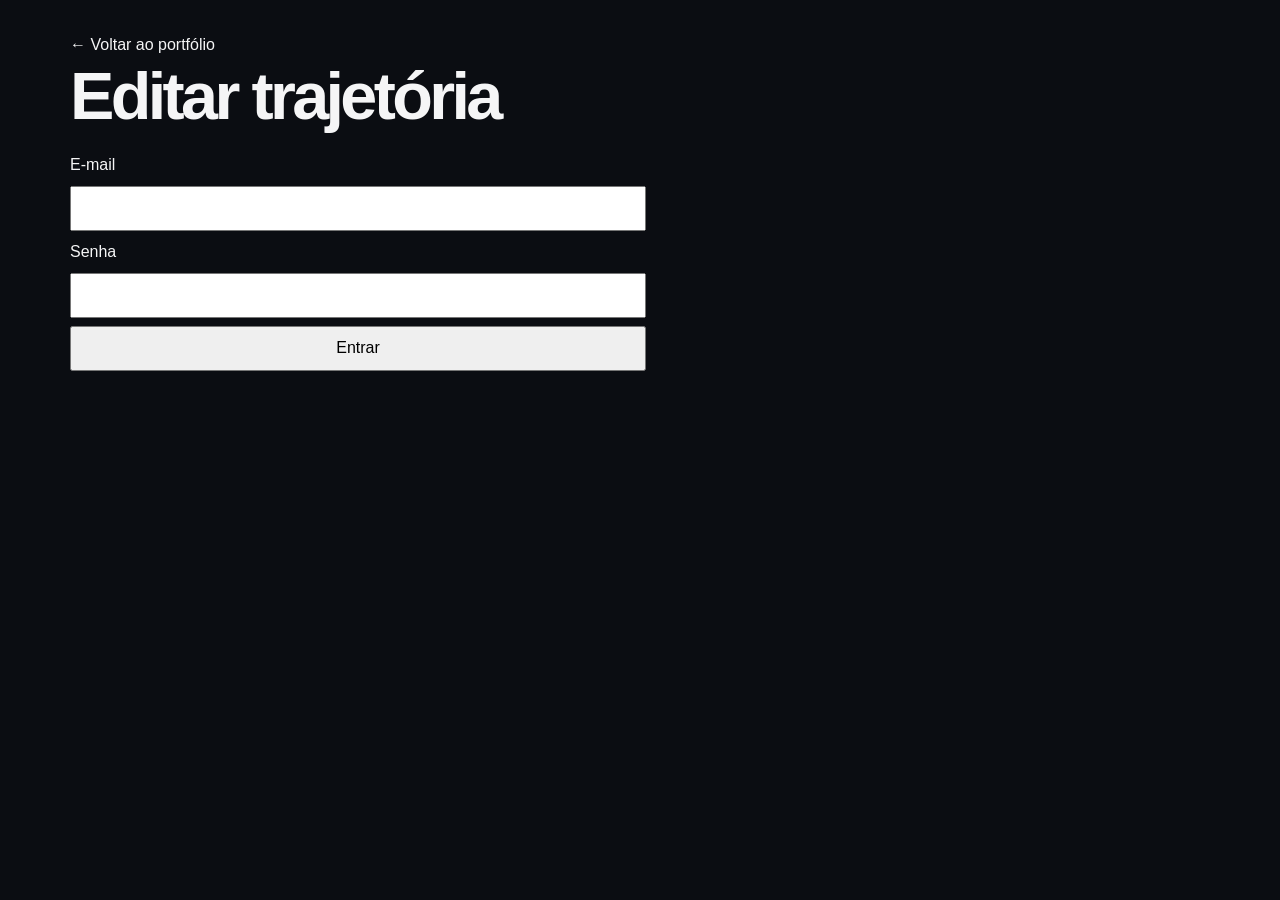
==== admin-trajetoria.html @ e6a89e6f "Adicionar painel administrativo da trajetória" ====
<!doctype html>
<html lang="pt-BR"><meta charset="utf-8"><meta name="viewport" content="width=device-width, initial-scale=1"><title>Editar trajetória | Raissa Netto</title>
<link rel="stylesheet" href="css/style.css">
<style>main{padding-block:2rem} form,label{display:grid;gap:.5rem} form{max-width:36rem;margin-block:1rem} form[hidden],section[hidden]{display:none} input,select,textarea,button{font:inherit;padding:.45rem} ul li{margin-block:.5rem} button{cursor:pointer}</style>
<script defer src="js/admin-trajetoria.js"></script>
<main class="container">
<a href="index.html#trajetoria">← Voltar ao portfólio</a>
<h1>Editar trajetória</h1>
<p id="status" role="status"></p>
<form id="login">
<label>E-mail <input name="email" type="email" autocomplete="username" required></label>
<label>Senha <input name="password" type="password" autocomplete="current-password" required></label>
<button>Entrar</button>
</form>
<section id="painel" hidden>
<button id="sair" type="button">Sair</button>
<h2>Registros</h2>
<ul id="registros"></ul>
<h2 id="modo">Novo registro</h2>
<form id="registro">
<label>Tipo <select name="tipo"><option value="formacao">Formação</option><option value="trabalho">Trabalho</option></select></label>
<label>Título <input name="titulo" required></label>
<label>Instituição ou empresa <input name="local" required></label>
<label>Início <input name="inicio" type="date" required></label>
<label>Fim (vazio se em andamento) <input name="fim" type="date"></label>
<label>Nível <input name="nivel"></label>
<label>Carga horária <input name="horas" type="number" min="1"></label>
<label>Modalidade <select name="modalidade"><option value="">Selecione</option><option>Formal (CLT)</option><option>Informal</option><option>PJ</option><option>Autônomo e Freelancer</option><option>Trabalho Temporário</option><option>Estágio</option><option>Voluntário</option></select></label>
<label>Responsabilidades (uma por linha) <textarea name="responsabilidades"></textarea></label>
<label>Publicado <input name="publicado" type="checkbox"></label>
<button>Salvar</button>
<button id="novo" type="button">Limpar formulário</button>
</form>
</section>
</main></html>
---- css/style.css ----
/* 1. Cores e configurações gerais */
:root {
    --bg: #0b0d12;
    --surface: #141820;
    --surface-2: #191e27;
    --border: #30343d;
    --text: #f5f5f6;
    --muted: #a4a9b4;
    --accent: #eca5f5;
    --accent-light: #d559ee;
    --font: 'Poppins',Arial,sans-serif;
}

* {
    margin: 0;
    padding: 0;
    box-sizing: border-box;
}

html {
    scroll-behavior: smooth;
    scroll-padding-top: 105px;
}

body {
    font-family: var(--font);
    background: var(--bg);
    color: var(--text);
    line-height: 1.65;
}

a {
    color: inherit;
    text-decoration: none;
}

img {
    display: block;
    max-width: 100%;
}

ul {
    list-style: none;
}



.container {
    width: min(1140px,90%);
    margin-inline: auto;
}

.pular {
    position: absolute;
    top: -100px;
    left: 12px;
    z-index: 20;
    background: var(--accent);
    color: #111;
    padding: 10px;
    border-radius: 8px;
}

.pular:focus {
    top: 12px;
}

/* 2. Menu: Flexbox deixa os links lado a lado */
.site-header {
    position: sticky;
    top: 0;
    z-index: 10;
    background: rgba(11,13,18,.94);
    border-bottom: 1px solid #242832;
    backdrop-filter: blur(12px);
}

.header-inner {
    min-height: 86px;
    display: flex;
    justify-content: space-between;
    align-items: center;
    gap: 26px;
}

.logo {
    font-weight: 800;
    letter-spacing: .05em;
    font-size: 1.65rem;
}

.logo span {
    color: var(--accent);
}

.menu {
    display: flex;
    justify-content: center;
    align-items: center;
    gap: 27px;
    flex-wrap: wrap;
}

.menu a,.footer-inner a {
    font-size: .86rem;
    color: #c8cbd2;
    transition: color .2s;
}

.menu a:hover,.footer-inner a:hover {
    color: var(--accent);
}

.btn {
    display: inline-flex;
    justify-content: center;
    align-items: center;
    gap: 12px;
    border: 1px solid transparent;
    border-radius: 9px;
    padding: 13px 21px;
    font: 600 .88rem var(--font);
    transition: transform .2s,background .2s,border-color .2s;
    white-space: nowrap;
}

.btn:hover {
    transform: translateY(-3px);
}

.btn-primary {
    background: var(--accent);
    color: #16110e;
}

.btn-primary:hover {
    background: var(--accent-light);
}

.btn-outline {
    border-color: #525762;
    color: var(--text);
}

.btn-outline:hover {
    border-color: var(--accent);
}

/* 3. Apresentação: Grid organiza texto e imagem */
.hero {
    min-height: 610px;
    display: grid;
    grid-template-columns: 1.15fr .85fr;
    grid-template-areas: 'intro portrait';
    gap: 54px;
    align-items: center;
    padding-block: 80px 86px;
}

.hero-content {
    grid-area: intro;
}

.hero-portrait {
    grid-area: portrait;
    min-width: 0;
    position: relative;
    display: flex;
    flex-direction: column;
    align-items: center;
    justify-content: center;
    isolation: isolate;
}

.eyebrow,.section-kicker {
    color: var(--accent);
    font-size: .76rem;
    letter-spacing: .17em;
    font-weight: 700;
    margin-bottom: 23px;
}

.eyebrow {
    display: flex;
    align-items: center;
    gap: 10px;
}

.status-dot {
    width: 8px;
    height: 8px;
    background: var(--accent);
    border-radius: 50%;
}

h1 {
    font-size: clamp(2.8rem,5.2vw,4.65rem);
    letter-spacing: -.055em;
    line-height: 1.16;
    max-width: 650px;
}

h1 span,h2 span {
    color: var(--accent);
}

.hero-subtitle {
    color: var(--muted);
    font-size: 1.02rem;
    margin-top: 25px;
    max-width: 560px;
}

.hero-subtitle strong {
    color: #e9ebed;
    font-weight: 600;
}

.hero-actions,.hero-tags {
    display: flex;
    align-items: center;
    gap: 14px;
    flex-wrap: wrap;
}

.hero-actions {
    margin-top: 33px;
}

.hero-tags {
    margin-top: 45px;
    gap: 10px;
}

.hero-tags span {
    font-size: .73rem;
    color: #c1c5cb;
    border: 1px solid var(--border);
    padding: 8px 13px;
    border-radius: 100px;
}

.portrait-glow {
    position: absolute;
    inset: 12%;
    background: radial-gradient(circle,rgba(228, 109, 13, 0.34),transparent 72%);
    filter: blur(18px);
    z-index: -1;
}


/* Foto de perfil: corte circular sem deformar a imagem. */
.hero-portrait img {
    width: min(440px,100%);
    aspect-ratio: 1;
    height: auto;
    object-fit: cover;
    object-position: center 35%;
    border-radius: 50%;
    border: 2px solid var(--accent);
    box-shadow: 0 1px 30px rgba(252, 191, 226, 0.582);
}

.portrait-caption {
    font-size: .7rem;
    letter-spacing: .18em;
    color: #b2b3b8;
}

.portrait-caption span {
    color: var(--accent);
}

/* 4. Seções e Sobre mim */
.section {
    padding-block: 95px;
    scroll-margin-top: 94px;
}

.section-kicker {
    margin-bottom: 16px;
}

h2 {
    font-size: clamp(2rem,3.7vw,3rem);
    letter-spacing: -.045em;
    line-height: 1.22;
}

h3 {
    font-size: 1.14rem;
    line-height: 1.35;
}

.section-heading {
    display: flex;
    justify-content: space-between;
    align-items: end;
    gap: 24px;
    margin-bottom: 34px;
}

.section-heading p {
    max-width: 370px;
    color: var(--muted);
    font-size: .9rem;
}

.about-section {
    background: #11151c;
    border-block: 1px solid #20242d;
}

.about-layout {
    display: grid;
    grid-template-columns: 1fr 1.1fr;
    gap: 72px;
    align-items: start;
}

.about-copy p {
    color: var(--muted);
    margin-bottom: 16px;
}

.text-link {
    display: inline-flex;
    gap: 12px;
    color: var(--accent);
    font-weight: 600;
    margin-top: 12px;
}

/* 5. Habilidades: cards em colunas com Grid */
.skills-grid {
    display: grid;
    grid-template-columns: repeat(3,minmax(0,1fr));
    gap: 18px;
}

.skill-card {
    background: var(--surface);
    border: 1px solid var(--border);
    border-radius: 15px;
    padding: 29px;
    transition: border-color .2s,transform .2s;
}

.skill-card:hover,.project-card:hover {
    border-color: var(--accent);
    transform: translateY(-4px);
}

.skill-icon {
    display: inline-flex;
    justify-content: center;
    align-items: center;
    width: 52px;
    height: 52px;
    border-radius: 11px;
    background: #392819;
    color: var(--accent);
    font-size: 1.25rem;
    font-weight: 800;
    margin-bottom: 22px;
}

.skill-card p {
    color: var(--muted);
    font-size: .86rem;
    margin-top: 10px;
}

/* 6. Projetos: Grid na galeria e Flexbox dentro dos cards */
.projects-section {
    background: #10131a;
}

.projects-grid {
    display: grid;
    grid-template-columns: repeat(2,minmax(0,1fr));
    gap: 25px;
}

.project-card {
    display: flex;
    flex-direction: column;
    min-width: 0;
    overflow: hidden;
    background: var(--surface);
    border: 1px solid var(--border);
    border-radius: 17px;
    transition: border-color .2s,transform .2s;
}

.project-card img {
    width: 100%;
    aspect-ratio: 16/9;
    object-fit: cover;
}

.project-body {
    display: flex;
    flex-direction: column;
    align-items: flex-start;
    flex: 1;
    gap: 11px;
    padding: 26px;
}

.project-category {
    font-size: .69rem;
    color: var(--accent);
    letter-spacing: .11em;
    font-weight: 700;
}

.project-body>p:not(.project-category) {
    color: var(--muted);
    font-size: .89rem;
    line-height: 1.7;
}

.project-link {
    display: inline-flex;
    align-items: center;
    gap: 12px;
    color: var(--accent);
    font-size: .87rem;
    font-weight: 600;
    margin-top: auto;
    padding-top: 14px;
}

.project-link:hover {
    text-decoration: underline;
    text-underline-offset: 5px;
}

/* 7. Formação e experiência */
.journey-grid {
    display: grid;
    grid-template-columns: repeat(3,minmax(0,1fr));
    gap: 20px;
}

.journey-card {
    background: var(--surface);
    border-left: 3px solid var(--accent);
    border-radius: 0 12px 12px 0;
    padding: 29px;
}

.journey-label {
    color: var(--accent);
    font-size: .7rem;
    letter-spacing: .1em;
    font-weight: 700;
}

.journey-card h3 {
    margin: 17px 0 12px;
}

.journey-card p {
    color: var(--muted);
    font-size: .87rem;
}

.journey-card .journey-note {
    color: #d2aa89;
    font-size: .78rem;
    margin-top: 20px;
}

/* 8. Contato e rodapé: Flexbox nos links */
.contact-section {
    text-align: center;
    background: radial-gradient(ellipse at center top,#251d1a,#0d1016 65%);
    border-top: 1px solid #25252b;
}

.contact-content>p:not(.section-kicker) {
    max-width: 580px;
    color: var(--muted);
    margin: 20px auto 0;
}

.contact-links {
    display: flex;
    justify-content: center;
    align-items: center;
    gap: 14px;
    flex-wrap: wrap;
    margin-top: 34px;
}

.contact-content .contact-hint {
    font-size: .75rem;
    color: #ba9b83;
    margin-top: 30px;
}

.site-footer {
    border-top: 1px solid var(--border);
    padding-block: 27px;
}

.footer-inner {
    display: flex;
    justify-content: space-between;
    align-items: center;
    gap: 24px;
}

.footer-inner p {
    color: var(--muted);
    font-size: .8rem;
}

.footer-inner nav {
    display: flex;
    gap: 22px;
    align-items: center;
}

/* 9. Adaptação para tablets */
@media(max-width:980px) {
    .header-inner {
        flex-direction: column;
        padding-block: 20px;
    }
    .header-cta {
        display: none;
    }
    .hero {
        grid-template-columns: 1fr 1fr;
        gap: 24px;
        min-height: 520px;
    }
    .skills-grid {
        grid-template-columns: repeat(2,minmax(0,1fr));
    }
    .journey-grid {
        grid-template-columns: repeat(2,minmax(0,1fr));
    }
    .about-layout {
        gap: 36px;
    }
}

/* 10. Adaptação para celulares */
@media(max-width:680px) {
    html {
        scroll-padding-top: 140px;
    }
    .container {
        width: min(100% - 36px,1140px);
    }
    .header-inner {
        gap: 10px;
    }
    .menu {
        gap: 10px 17px;
    }
    .menu a {
        font-size: .78rem;
    }
    .hero {
        grid-template-columns: 1fr;
        grid-template-areas: 'portrait' 'intro';
        padding-block: 32px 67px;
        gap: 26px;
        text-align: center;
    }
    .hero-portrait img {
        max-width: 300px;
    }
    .hero-content .eyebrow,.hero-actions,.hero-tags {
        justify-content: center;
    }
    .hero-subtitle {
        margin-inline: auto;
    }
    .hero-tags {
        margin-top: 25px;
    }
    .section {
        padding-block: 66px;
    }
    .about-layout {
        grid-template-columns: 1fr;
        gap: 25px;
    }
    .section-heading {
        flex-direction: column;
        align-items: start;
    }
    .skills-grid,.projects-grid,.journey-grid {
        grid-template-columns: 1fr;
    }
    .footer-inner {
        flex-direction: column;
        text-align: center;
    }
    .footer-inner nav {
        flex-wrap: wrap;
        justify-content: center;
    }
    .hero-actions .btn {
        flex: 1;
    }
    .portrait-caption {
        font-size: .55rem;
    }
}

@media(max-width:380px) {
    .menu {
        gap: 7px 11px;
    }
    .menu a {
        font-size: .72rem;
    }
    .hero-actions {
        flex-direction: column;
    }
    .hero-actions .btn {
        width: 100%;
    }
    .contact-links {
        flex-direction: column;
    }
    .contact-links .btn {
        width: 100%;
    }
    .skill-card,.journey-card {
        padding: 22px;
    }
}

/* 11. Reduz animações quando o usuário prefere */
@media(prefers-reduced-motion:reduce) {
    html {
        scroll-behavior: auto;
    }
    *,*::before,*::after {
        animation-duration: .01ms!important;
        transition-duration: .01ms!important;
    }
}
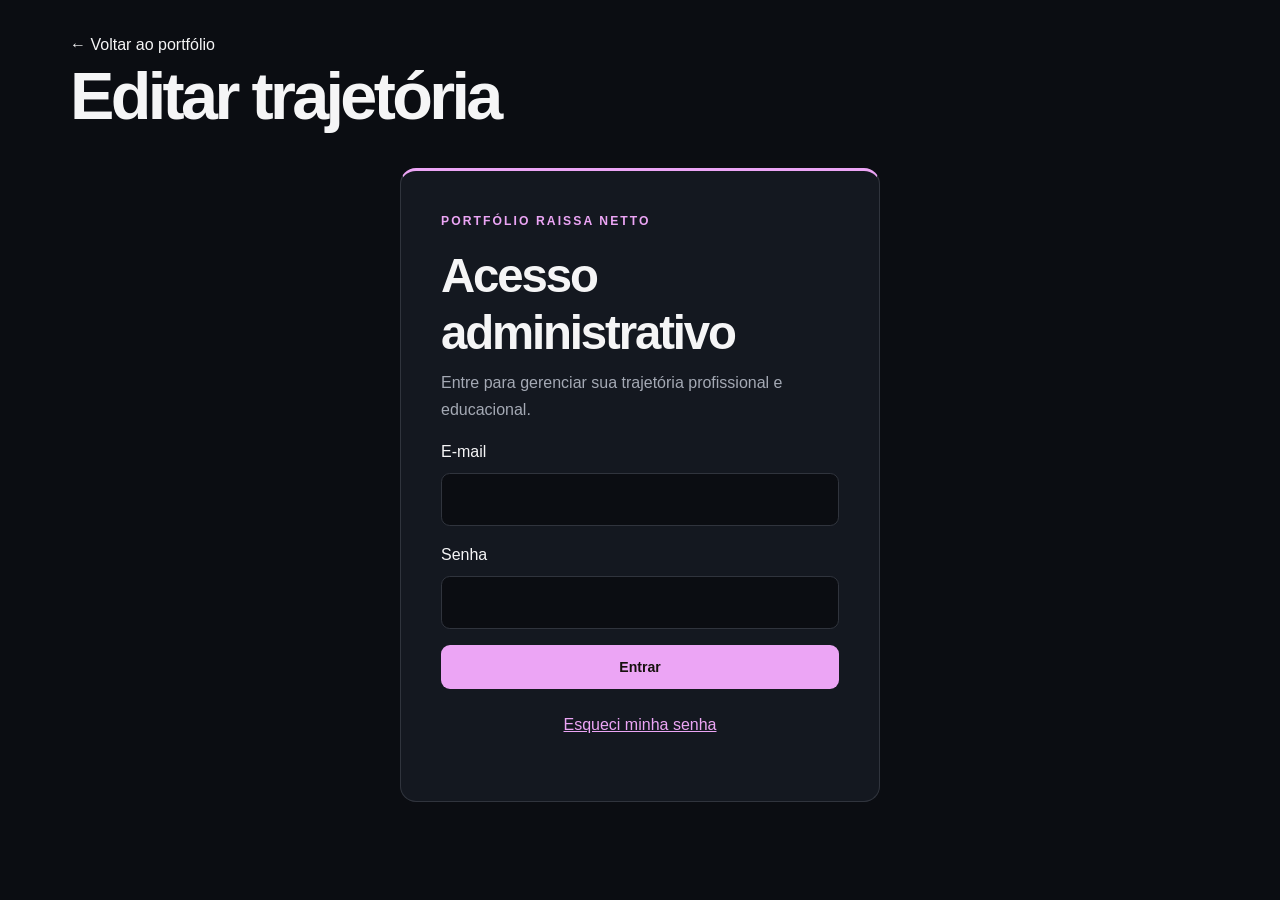
==== commit d084c848: "Melhorar acesso administrativo e recuperação de senha" ====
--- a/admin-trajetoria.html
+++ b/admin-trajetoria.html
@@ -1,17 +1,28 @@
 <!doctype html>
 <html lang="pt-BR"><meta charset="utf-8"><meta name="viewport" content="width=device-width, initial-scale=1"><title>Editar trajetória | Raissa Netto</title>
 <link rel="stylesheet" href="css/style.css">
-<style>main{padding-block:2rem} form,label{display:grid;gap:.5rem} form{max-width:36rem;margin-block:1rem} form[hidden],section[hidden]{display:none} input,select,textarea,button{font:inherit;padding:.45rem} ul li{margin-block:.5rem} button{cursor:pointer}</style>
+<style>main{padding-block:2rem} form,label{display:grid;gap:.5rem} form{max-width:36rem;margin-block:1rem} form[hidden],section[hidden]{display:none} input,select,textarea,button{font:inherit;padding:.45rem} ul li{margin-block:.5rem} button{cursor:pointer} .acesso{max-width:30rem;margin:2rem auto;padding:clamp(1.25rem,5vw,2.5rem);background:var(--surface);border:1px solid var(--border);border-top:3px solid var(--accent);border-radius:1rem} .acesso[hidden]{display:none} .acesso-intro{color:var(--muted);margin-block:.5rem 1rem} .acesso input{width:100%;padding:.75rem;border:1px solid var(--border);border-radius:.55rem;background:var(--bg);color:var(--text)} .acesso input:focus-visible,.acesso button:focus-visible{outline:2px solid var(--accent);outline-offset:2px} .acesso form{gap:1rem} .recuperar{background:none;border:0;color:var(--accent);text-decoration:underline} #status{max-width:30rem;margin:1rem auto}</style>
 <script defer src="js/admin-trajetoria.js"></script>
 <main class="container">
 <a href="index.html#trajetoria">← Voltar ao portfólio</a>
 <h1>Editar trajetória</h1>
 <p id="status" role="status"></p>
+<div class="acesso" id="acesso">
+<p class="section-kicker">PORTFÓLIO RAISSA NETTO</p>
+<h2>Acesso administrativo</h2>
+<p class="acesso-intro">Entre para gerenciar sua trajetória profissional e educacional.</p>
 <form id="login">
 <label>E-mail <input name="email" type="email" autocomplete="username" required></label>
 <label>Senha <input name="password" type="password" autocomplete="current-password" required></label>
-<button>Entrar</button>
+<button class="btn btn-primary">Entrar</button>
+<button class="recuperar" id="recuperar" type="button">Esqueci minha senha</button>
 </form>
+<form id="redefinir" hidden>
+<label>Nova senha <input name="senha" type="password" minlength="8" autocomplete="new-password" required></label>
+<label>Confirme a nova senha <input name="confirmacao" type="password" minlength="8" autocomplete="new-password" required></label>
+<button class="btn btn-primary">Salvar nova senha</button>
+</form>
+</div>
 <section id="painel" hidden>
 <button id="sair" type="button">Sair</button>
 <h2>Registros</h2>
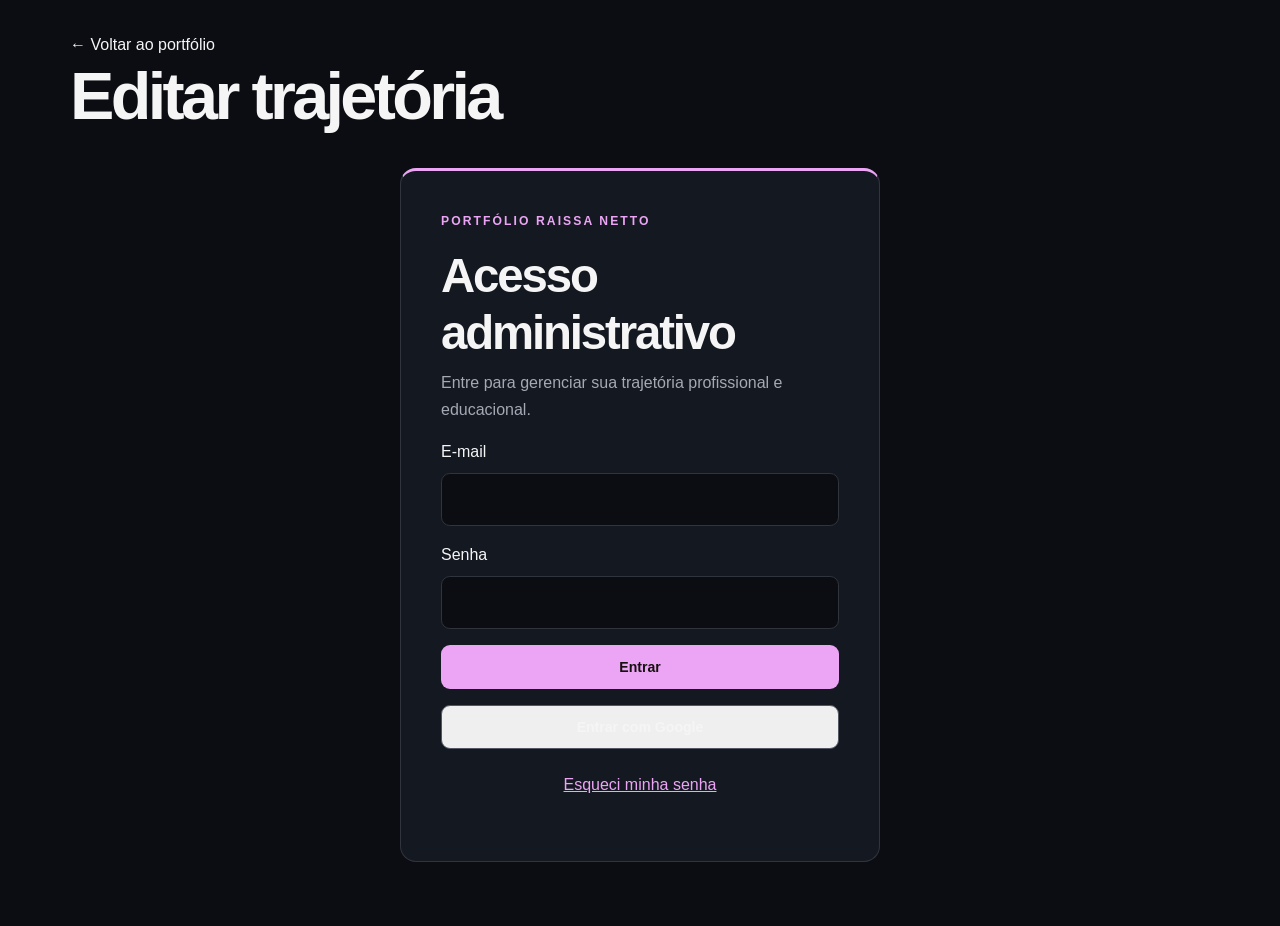
==== commit 80c506cd: "Adicionar login com Google ao painel da trajetória" ====
--- a/admin-trajetoria.html
+++ b/admin-trajetoria.html
@@ -15,6 +15,7 @@
 <label>E-mail <input name="email" type="email" autocomplete="username" required></label>
 <label>Senha <input name="password" type="password" autocomplete="current-password" required></label>
 <button class="btn btn-primary">Entrar</button>
+<button class="btn btn-outline" id="entrar-google" type="button">Entrar com Google</button>
 <button class="recuperar" id="recuperar" type="button">Esqueci minha senha</button>
 </form>
 <form id="redefinir" hidden>
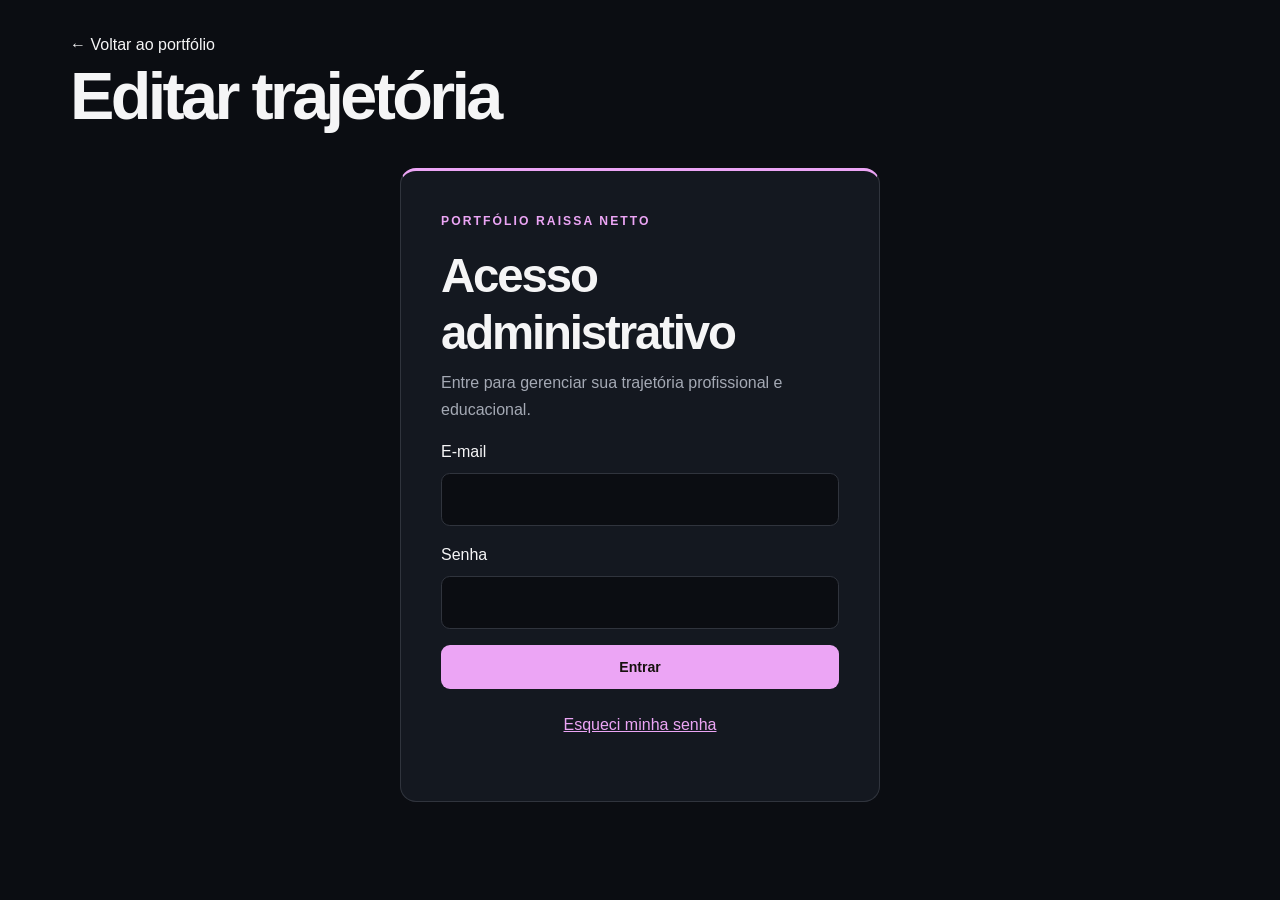
==== commit c0df9b93: "Organizar editor da trajetória por categoria" ====
--- a/admin-trajetoria.html
+++ b/admin-trajetoria.html
@@ -1,7 +1,19 @@
 <!doctype html>
 <html lang="pt-BR"><meta charset="utf-8"><meta name="viewport" content="width=device-width, initial-scale=1"><title>Editar trajetória | Raissa Netto</title>
 <link rel="stylesheet" href="css/style.css">
-<style>main{padding-block:2rem} form,label{display:grid;gap:.5rem} form{max-width:36rem;margin-block:1rem} form[hidden],section[hidden]{display:none} input,select,textarea,button{font:inherit;padding:.45rem} ul li{margin-block:.5rem} button{cursor:pointer} .acesso{max-width:30rem;margin:2rem auto;padding:clamp(1.25rem,5vw,2.5rem);background:var(--surface);border:1px solid var(--border);border-top:3px solid var(--accent);border-radius:1rem} .acesso[hidden]{display:none} .acesso-intro{color:var(--muted);margin-block:.5rem 1rem} .acesso input{width:100%;padding:.75rem;border:1px solid var(--border);border-radius:.55rem;background:var(--bg);color:var(--text)} .acesso input:focus-visible,.acesso button:focus-visible{outline:2px solid var(--accent);outline-offset:2px} .acesso form{gap:1rem} .recuperar{background:none;border:0;color:var(--accent);text-decoration:underline} #status{max-width:30rem;margin:1rem auto}</style>
+<style>main{padding-block:2rem} form,label{display:grid;gap:.5rem} form{max-width:36rem;margin-block:1rem} form[hidden],section[hidden]{display:none} input,select,textarea,button{font:inherit;padding:.45rem} ul li{margin-block:.5rem} button{cursor:pointer} .acesso{max-width:30rem;margin:2rem auto;padding:clamp(1.25rem,5vw,2.5rem);background:var(--surface);border:1px solid var(--border);border-top:3px solid var(--accent);border-radius:1rem} .acesso[hidden]{display:none} .acesso-intro{color:var(--muted);margin-block:.5rem 1rem} .acesso input{width:100%;padding:.75rem;border:1px solid var(--border);border-radius:.55rem;background:var(--bg);color:var(--text)} .acesso input:focus-visible,.acesso button:focus-visible{outline:2px solid var(--accent);outline-offset:2px} .acesso form{gap:1rem} .recuperar{background:none;border:0;color:var(--accent);text-decoration:underline} #status{max-width:30rem;margin:1rem auto}
+.categorias{display:grid;grid-template-columns:repeat(2,minmax(0,1fr));gap:1rem;margin-block:1.25rem}
+.categorias article,.editor{background:var(--surface);border:1px solid var(--border);border-radius:1rem;padding:clamp(1rem,3vw,2rem)}
+.categorias li{padding:.75rem 0;border-top:1px solid var(--border);overflow-wrap:anywhere}
+.categorias button{margin:.25rem;color:var(--text);background:var(--bg);border:1px solid var(--border);border-radius:.5rem}
+.editor form{max-width:none;grid-template-columns:repeat(2,minmax(0,1fr));gap:1rem}
+.editor input:not([type=checkbox]),.editor select,.editor textarea{width:100%;min-width:0;background:var(--bg);color:var(--text);border:1px solid var(--border);border-radius:.55rem;padding:.75rem;color-scheme:dark}
+.editor .publicado{display:flex;align-items:center;gap:.6rem;grid-column:1/-1}
+.editor [hidden]{display:none}
+.editor small{color:var(--muted)}
+#painel .btn-outline{background:transparent}
+@media(max-width:720px){.categorias,.editor form{grid-template-columns:1fr}}
+</style>
 <script defer src="js/admin-trajetoria.js"></script>
 <main class="container">
 <a href="index.html#trajetoria">← Voltar ao portfólio</a>
@@ -15,7 +27,6 @@
 <label>E-mail <input name="email" type="email" autocomplete="username" required></label>
 <label>Senha <input name="password" type="password" autocomplete="current-password" required></label>
 <button class="btn btn-primary">Entrar</button>
-<button class="btn btn-outline" id="entrar-google" type="button">Entrar com Google</button>
 <button class="recuperar" id="recuperar" type="button">Esqueci minha senha</button>
 </form>
 <form id="redefinir" hidden>
@@ -25,23 +36,27 @@
 </form>
 </div>
 <section id="painel" hidden>
-<button id="sair" type="button">Sair</button>
-<h2>Registros</h2>
-<ul id="registros"></ul>
+<button class="btn btn-outline" id="sair" type="button">Sair</button>
+<div class="categorias">
+  <article><h2>Experiência educacional</h2><ul id="formacao"></ul></article>
+  <article><h2>Experiência profissional</h2><ul id="trabalho"></ul></article>
+</div>
+<div class="editor">
 <h2 id="modo">Novo registro</h2>
 <form id="registro">
 <label>Tipo <select name="tipo"><option value="formacao">Formação</option><option value="trabalho">Trabalho</option></select></label>
-<label>Título <input name="titulo" required></label>
-<label>Instituição ou empresa <input name="local" required></label>
+<label><span id="rotulo-titulo">Nome do curso</span> <input name="titulo" required></label>
+<label><span id="rotulo-local">Nome da instituição</span> <input name="local" required></label>
 <label>Início <input name="inicio" type="date" required></label>
 <label>Fim (vazio se em andamento) <input name="fim" type="date"></label>
-<label>Nível <input name="nivel"></label>
-<label>Carga horária <input name="horas" type="number" min="1"></label>
-<label>Modalidade <select name="modalidade"><option value="">Selecione</option><option>Formal (CLT)</option><option>Informal</option><option>PJ</option><option>Autônomo e Freelancer</option><option>Trabalho Temporário</option><option>Estágio</option><option>Voluntário</option></select></label>
-<label>Responsabilidades (uma por linha) <textarea name="responsabilidades"></textarea></label>
-<label>Publicado <input name="publicado" type="checkbox"></label>
-<button>Salvar</button>
-<button id="novo" type="button">Limpar formulário</button>
+<label data-tipo="formacao">Nível de ensino <input name="nivel"></label>
+<label data-tipo="formacao">Carga horária (h) <input name="horas" type="number" min="1"><small id="duracao" aria-live="polite"></small></label>
+<label data-tipo="trabalho" hidden>Classificação do trabalho <select name="modalidade"><option value="">Selecione</option><option>Formal (CLT)</option><option>Informal</option><option>PJ</option><option>Autônomo e Freelancer</option><option>Trabalho Temporário</option><option>Estágio</option><option>Voluntário</option></select></label>
+<label data-tipo="trabalho" hidden>Responsabilidades (uma por linha) <textarea name="responsabilidades"></textarea></label>
+<label class="publicado">Publicado <input name="publicado" type="checkbox"></label>
+<button class="btn btn-primary">Salvar</button>
+<button class="btn btn-outline" id="novo" type="button">Limpar formulário</button>
 </form>
+</div>
 </section>
 </main></html>
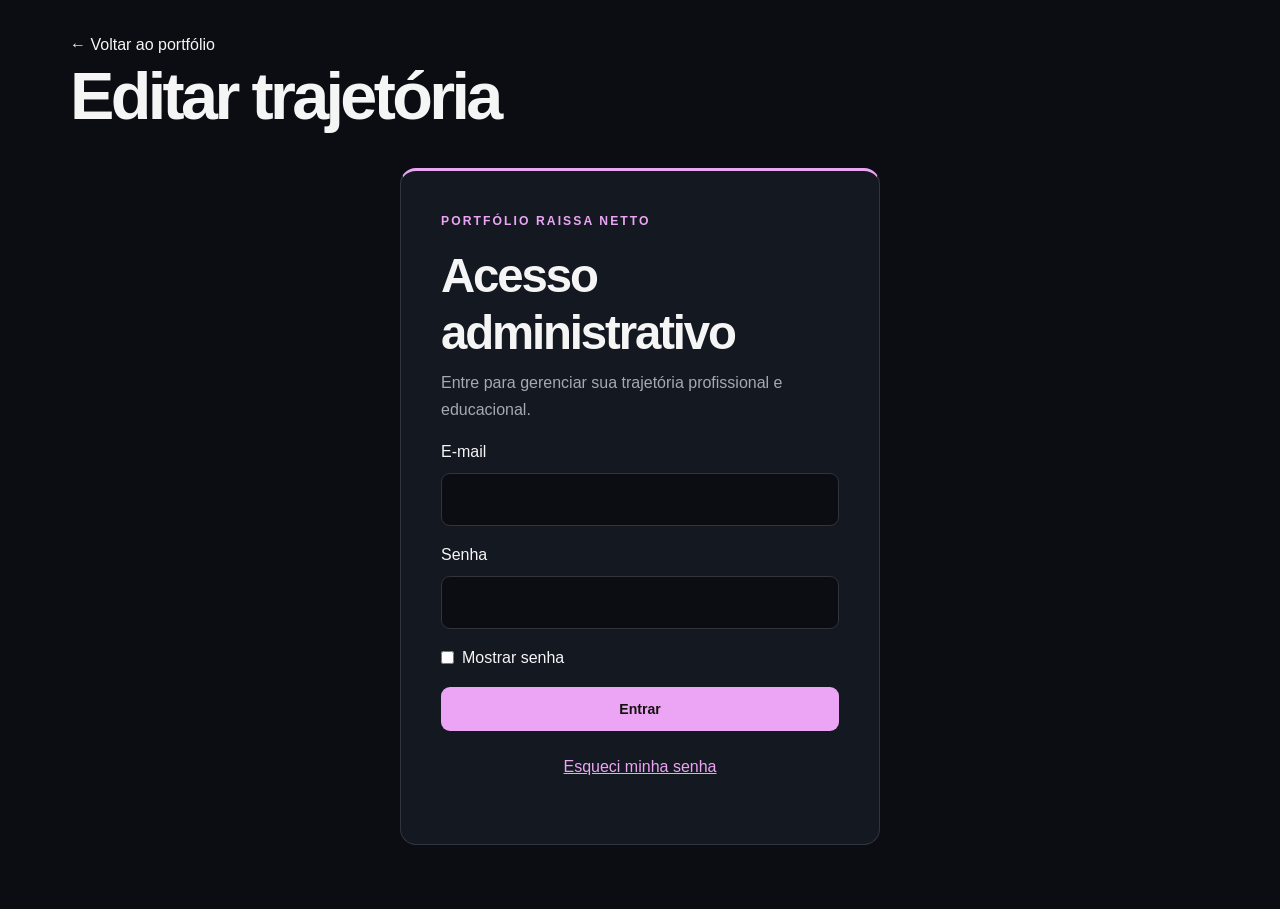
==== commit 939cc890: "Adicionar opção de mostrar senha no login" ====
--- a/admin-trajetoria.html
+++ b/admin-trajetoria.html
@@ -13,6 +13,7 @@
 .editor small{color:var(--muted)}
 #painel .btn-outline{background:transparent}
 @media(max-width:720px){.categorias,.editor form{grid-template-columns:1fr}}
+.acesso .mostrar-senha{display:flex;align-items:center;gap:.5rem}.acesso .mostrar-senha input{width:auto;accent-color:var(--accent)}
 </style>
 <script defer src="js/admin-trajetoria.js"></script>
 <main class="container">
@@ -23,9 +24,10 @@
 <p class="section-kicker">PORTFÓLIO RAISSA NETTO</p>
 <h2>Acesso administrativo</h2>
 <p class="acesso-intro">Entre para gerenciar sua trajetória profissional e educacional.</p>
-<form id="login">
+<form id="login" onreset="this.elements.namedItem('password').type = 'password'">
 <label>E-mail <input name="email" type="email" autocomplete="username" required></label>
 <label>Senha <input name="password" type="password" autocomplete="current-password" required></label>
+<label class="mostrar-senha"><input type="checkbox" onclick="this.form.elements.namedItem('password').type = this.checked ? 'text' : 'password'"> Mostrar senha</label>
 <button class="btn btn-primary">Entrar</button>
 <button class="recuperar" id="recuperar" type="button">Esqueci minha senha</button>
 </form>
